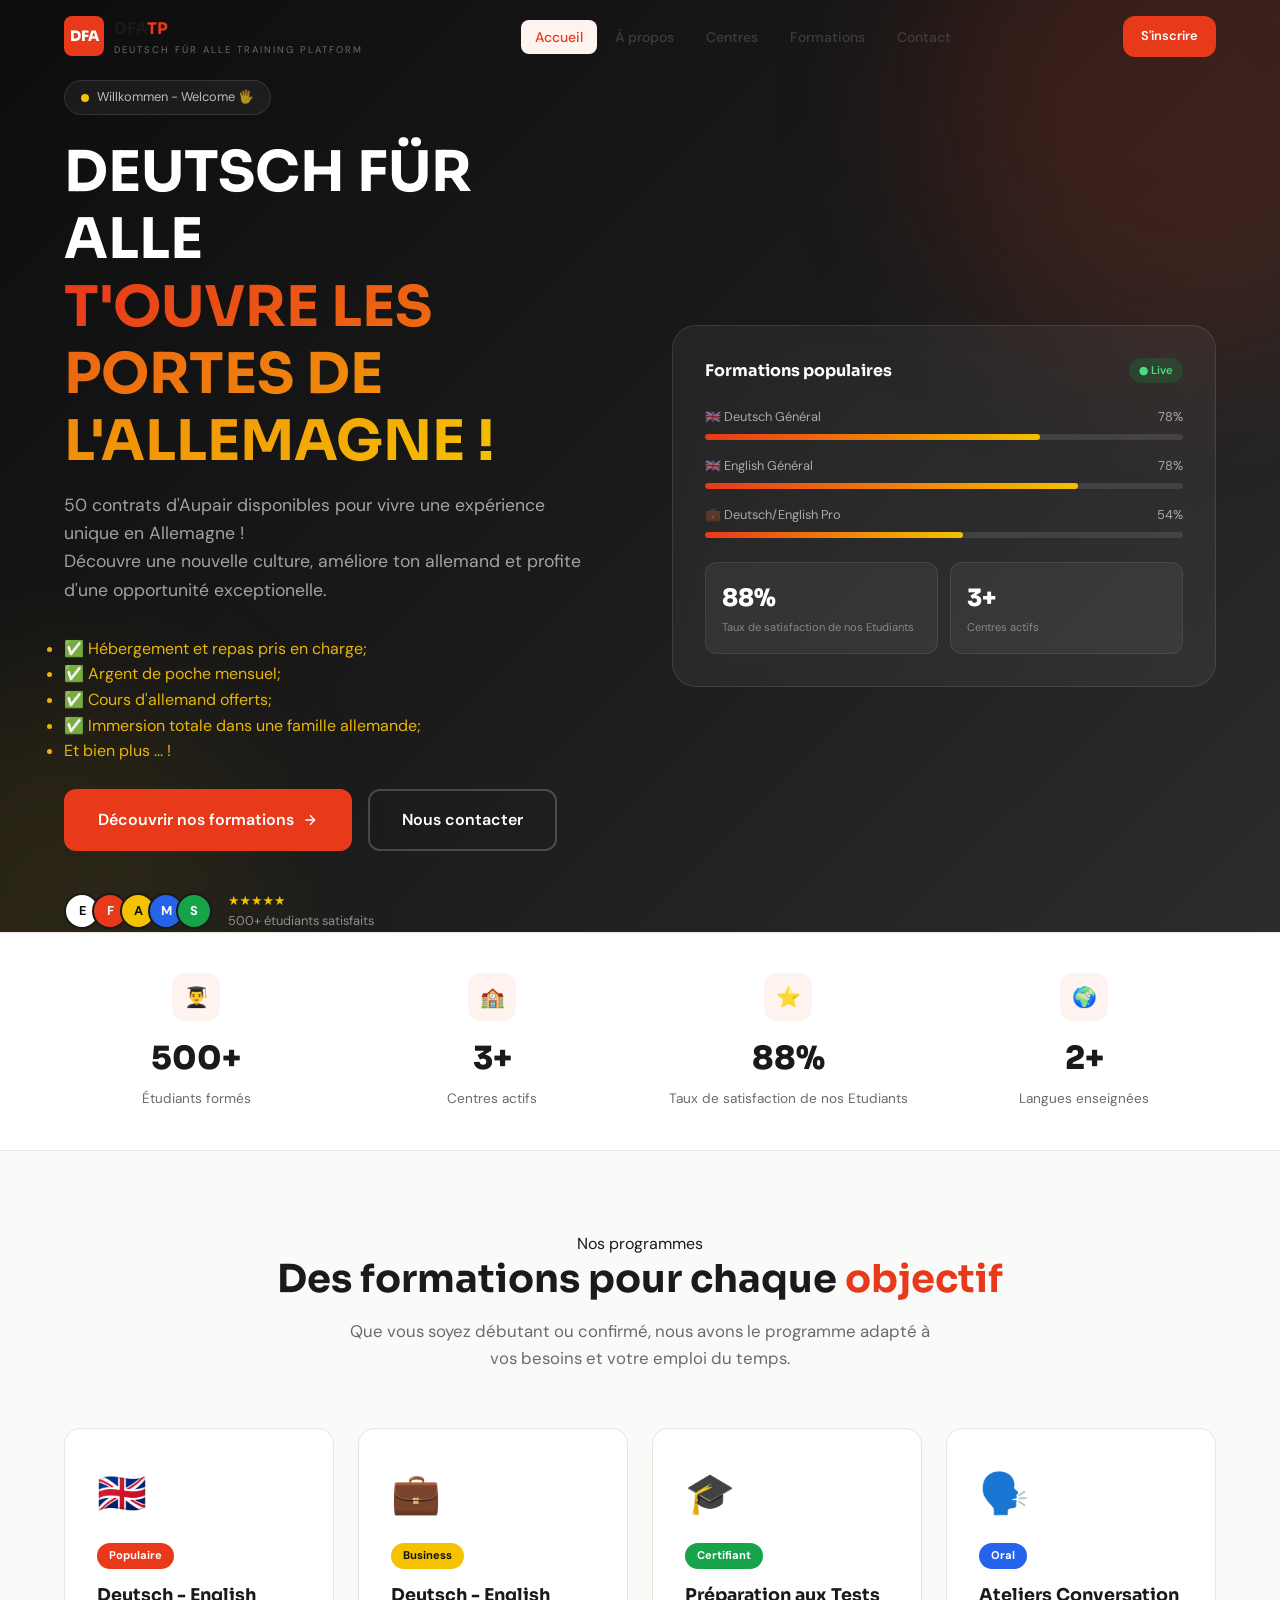
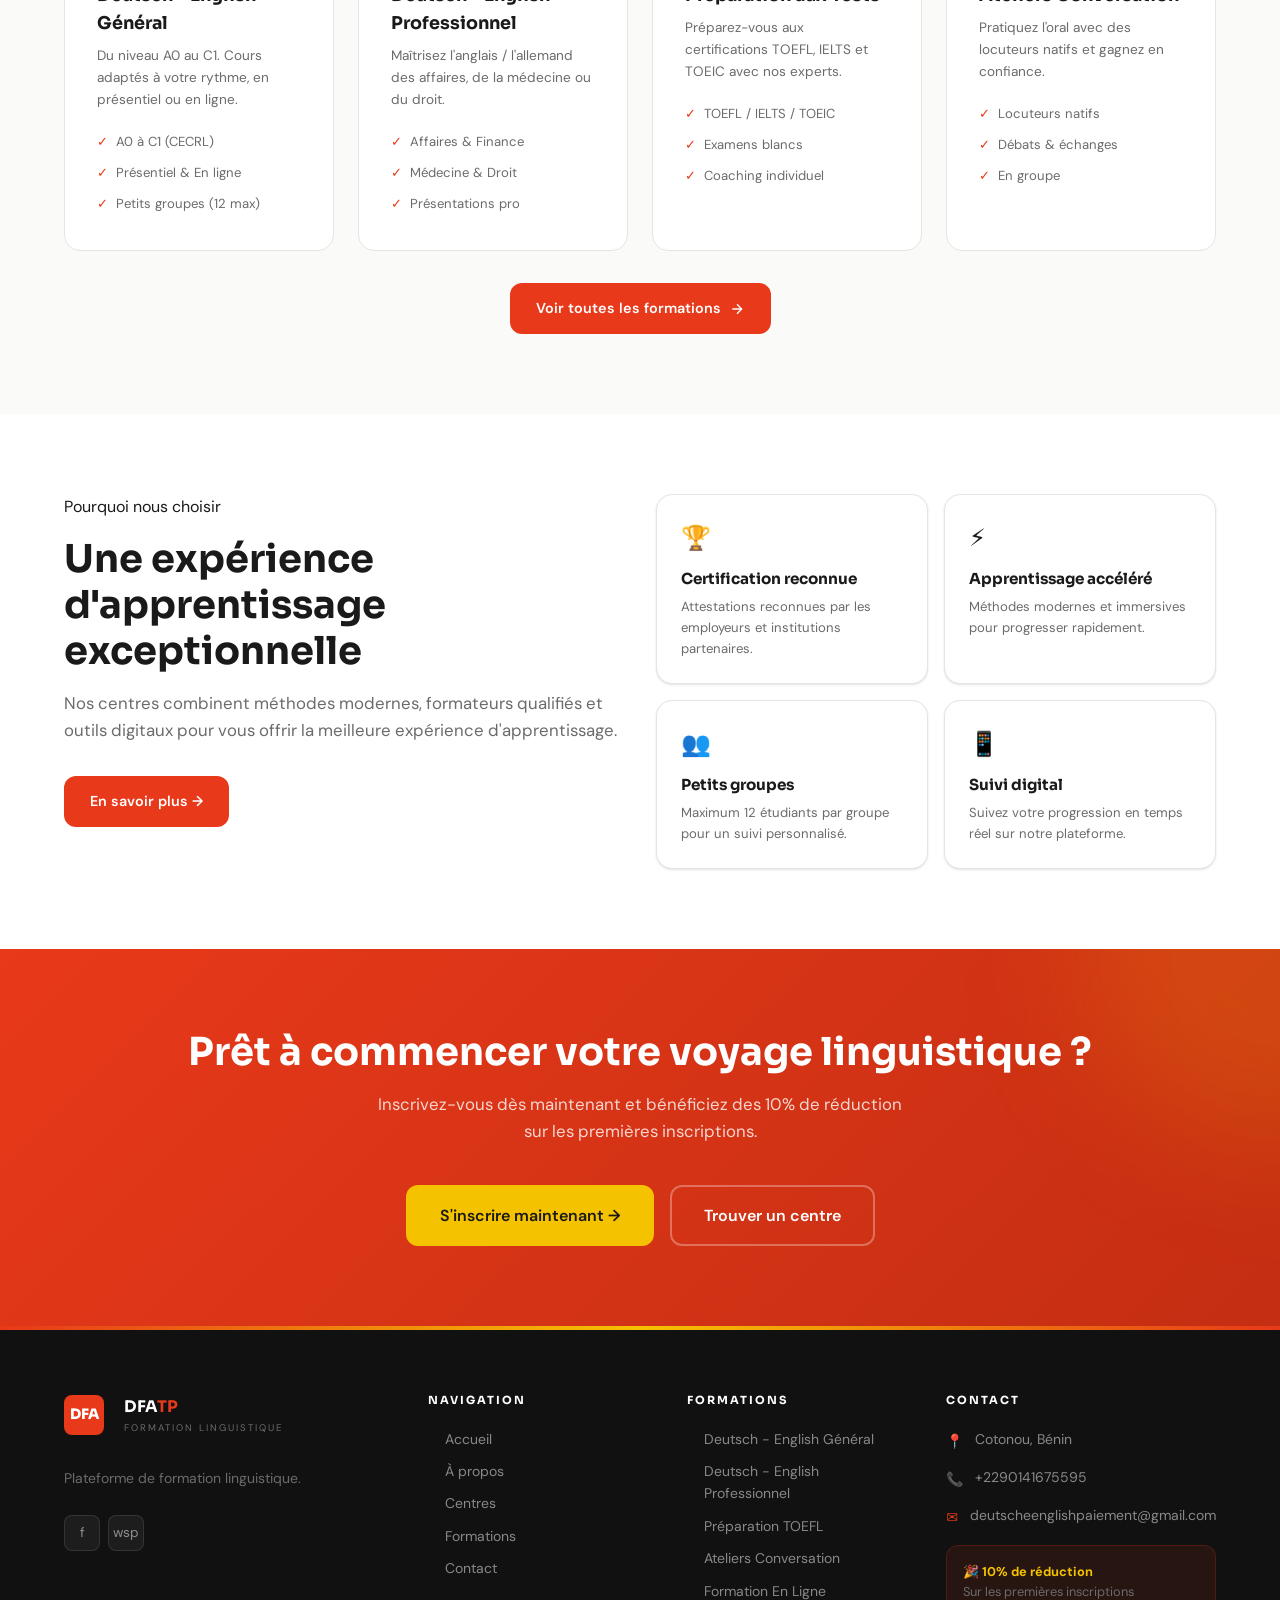
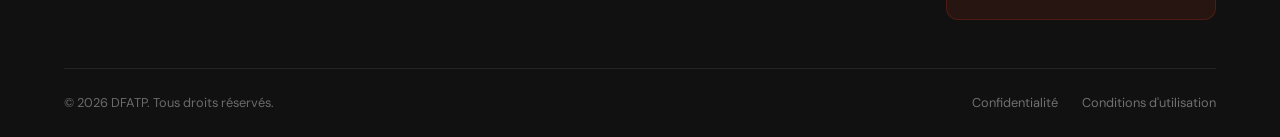
==== index.html @ b22eaa48 "Add files via upload" ====
<!DOCTYPE html>
<html lang="fr">
<head>
  <meta charset="UTF-8" />
  <meta name="viewport" content="width=device-width, initial-scale=1.0" />
  <title>DFATP — Plateforme Formation linguistique</title>
  <meta name="description" content="Plateforme centralisée de gestion des centres de formation linguistique. Inscriptions, paiements, suivi académique." />
  <link rel="preconnect" href="https://fonts.googleapis.com" />
  <link rel="preconnect" href="https://fonts.gstatic.com" crossorigin />
  <link href="https://fonts.googleapis.com/css2?family=Sora:wght@300;400;500;600;700;800&family=DM+Sans:wght@300;400;500;600&display=swap" rel="stylesheet" />
  <link rel="stylesheet" href="style.css" />
</head>
<body>

<!-- ═══ NAVBAR ══════════════════════════════════════════════ -->
<nav class="navbar" id="navbar">
  <div class="container">
    <div class="navbar-inner">
      <a href="index.html" class="navbar-logo">
        <div class="navbar-logo-icon">DFA</div>
        <div>
          <div class="navbar-logo-text">DFA<span>TP</span></div>
          <div class="navbar-logo-sub">Deutsch Für Alle Training Platform</div>
        </div>
      </a>

      <ul class="navbar-links">
        <li><a href="index.html" class="active">Accueil</a></li>
        <li><a href="about.html">À propos</a></li>
        <li><a href="centres.html">Centres</a></li>
        <li><a href="formations.html">Formations</a></li>
        <li><a href="contact.html">Contact</a></li>
      </ul>

      <div class="navbar-actions">
        <a href="contact.html" class="btn btn-primary btn-sm">S'inscrire</a>
      </div>

      <button class="navbar-burger" id="burger" aria-label="Menu">
        <svg width="20" height="20" viewBox="0 0 20 20" fill="currentColor">
          <rect y="3"  width="20" height="2" rx="1"/>
          <rect y="9"  width="20" height="2" rx="1"/>
          <rect y="15" width="20" height="2" rx="1"/>
        </svg>
      </button>
    </div>
  </div>
</nav>

<!-- Menu mobile -->
<div class="mobile-menu" id="mobileMenu">
  <ul>
    <li><a href="index.html">Accueil</a></li>
    <li><a href="about.html">À propos</a></li>
    <li><a href="centres.html">Centres</a></li>
    <li><a href="formations.html">Formations</a></li>
    <li><a href="contact.html">Contact</a></li>
  </ul>
  <div class="mobile-menu-actions">
    <a href="contact.html" class="btn btn-primary btn-full">S'inscrire</a>
  </div>
</div>

<!-- ═══ HERO ═════════════════════════════════════════════════ -->
<section class="hero">
  <div class="hero-glow-1"></div>
  <div class="hero-glow-2"></div>
  <div class="hero-grid"></div>
  <div class="container" style="width:100%">
    <div class="hero-content">
      <div class="animate-fade-up">
        <div class="hero-badge">
          <span></span>
         Willkommen -  Welcome 🖐️
        </div>
        <h1>DEUTSCH FÜR ALLE<br><span class="highlight">T'OUVRE LES PORTES DE L'ALLEMAGNE !</span></h1>
        <p class="hero-desc">50 contrats d'Aupair disponibles pour vivre une expérience unique en Allemagne ! <br>Découvre une nouvelle culture, améliore ton allemand et profite d'une opportunité exceptionelle. 
          <br> 
          <ul style="color: rgba(241, 187, 8, 0.966);">
            <li>✅ Hébergement et repas pris en charge;</li>
            <li>✅ Argent de poche mensuel;</li>
            <li>✅ Cours d'allemand offerts;</li>
            <li>✅ Immersion totale dans une famille allemande;</li>
            <li>Et bien plus ... !</li>
          </ul> <br>
        </p>
        <div class="hero-actions">
          <a href="formations.html" class="btn btn-primary btn-lg">
            Découvrir nos formations
            <svg width="16" height="16" viewBox="0 0 24 24" fill="none" stroke="currentColor" stroke-width="2"><path d="M5 12h14M12 5l7 7-7 7"/></svg>
          </a>
          <a href="contact.html" class="btn btn-lg" style="border:2px solid rgba(255,255,255,0.2);color:white">
            Nous contacter
          </a>
        </div>
        <div class="hero-social-proof">
          <div class="hero-avatars">
            <span style="background:white;color:#111">E</span>
            <span style="background:#E8391A">F</span>
            <span style="background:#F5C200;color:#111">A</span>
            <span style="background:#2563EB">M</span>
            <span style="background:#16A34A">S</span>
          </div>
          <div>
            <div style="color:#F5C200;font-size:0.8rem">★★★★★</div>
            <p class="hero-proof-text">500+ étudiants satisfaits</p>
          </div>
        </div>
      </div>

      <div class="hero-card animate-fade-up delay-2">
        <div class="hero-card-header">
          <span class="hero-card-title">Formations populaires</span>
          <span style="background:rgba(22,163,74,0.2);color:#4ADE80;font-size:0.7rem;padding:0.2rem 0.6rem;border-radius:20px;font-weight:600">● Live</span>
        </div>
        <div class="hero-bar-item">
          <div class="hero-bar-label"><span>🇬🇧 Deutsch Général</span><span>78%</span></div>
          <div class="hero-bar-track"><div class="hero-bar-fill" style="width:70%"></div></div>
        </div>
         <div class="hero-bar-item">
          <div class="hero-bar-label"><span>🇬🇧 English Général</span><span>78%</span></div>
          <div class="hero-bar-track"><div class="hero-bar-fill" style="width:78%"></div></div>
        </div>
        <div class="hero-bar-item">
          <div class="hero-bar-label"><span>💼 Deutsch/English Pro</span><span>54%</span></div>
          <div class="hero-bar-track"><div class="hero-bar-fill" style="width:54%"></div></div>
        </div>

        <div class="hero-mini-cards">
          <div class="hero-mini-card">
            <div class="hero-mini-val">88%</div>
            <div class="hero-mini-label">Taux de satisfaction de nos Etudiants</div>
          </div>
          <div class="hero-mini-card">
            <div class="hero-mini-val">3+</div>
            <div class="hero-mini-label">Centres actifs</div>
          </div>
        </div>
      </div>
    </div>
  </div>
</section>

<!-- ═══ STATS ═════════════════════════════════════════════════ -->
<section class="stats-bar">
  <div class="container">
    <div class="stats-grid">
      <div class="text-center animate-fade-up">
        <div class="stat-icon">👨‍🎓</div>
        <div class="stat-value">500+</div>
        <div class="stat-label">Étudiants formés</div>
      </div>
      <div class="text-center animate-fade-up delay-1">
        <div class="stat-icon">🏫</div>
        <div class="stat-value">3+</div>
        <div class="stat-label">Centres actifs</div>
      </div>
      <div class="text-center animate-fade-up delay-2">
        <div class="stat-icon">⭐</div>
        <div class="stat-value">88%</div>
        <div class="stat-label">Taux de satisfaction de nos Etudiants</div>
      </div>
      <div class="text-center animate-fade-up delay-3">
        <div class="stat-icon">🌍</div>
        <div class="stat-value">2+</div>
        <div class="stat-label">Langues enseignées</div>
      </div>
    </div>
  </div>
</section>

<!-- ═══ FORMATIONS ════════════════════════════════════════════ -->
<section class="section bg-surface">
  <div class="container">
    <div class="section-header">
      <span class="badge badge-primary">Nos programmes</span>
      <h2>Des formations pour chaque <span class="accent">objectif</span></h2>
      <p>Que vous soyez débutant ou confirmé, nous avons le programme adapté à vos besoins et votre emploi du temps.</p>
    </div>
    <div class="grid-4">
      <div class="formation-card">
        <div class="formation-card-top">
          <div class="formation-emoji">🇬🇧</div>
          <span class="formation-badge" style="background:#E8391A">Populaire</span>
          <div class="formation-title">Deutsch - English Général</div>
          <div class="formation-desc">Du niveau A0 au C1. Cours adaptés à votre rythme, en présentiel ou en ligne.</div>
          <ul class="formation-features">
            <li>A0 à C1 (CECRL)</li>
            <li>Présentiel & En ligne</li>
            <li>Petits groupes (12 max)</li>
          </ul>
        </div>
      </div>
      <div class="formation-card">
        <div class="formation-card-top">
          <div class="formation-emoji">💼</div>
          <span class="formation-badge" style="background:#F5C200;color:#111">Business</span>
          <div class="formation-title">Deutsch - English Professionnel</div>
          <div class="formation-desc">Maîtrisez l'anglais / l'allemand des affaires, de la médecine ou du droit.</div>
          <ul class="formation-features">
            <li>Affaires & Finance</li>
            <li>Médecine & Droit</li>
            <li>Présentations pro</li>
          </ul>
        </div>
      </div>
      <div class="formation-card">
        <div class="formation-card-top">
          <div class="formation-emoji">🎓</div>
          <span class="formation-badge" style="background:#16A34A">Certifiant</span>
          <div class="formation-title">Préparation aux Tests</div>
          <div class="formation-desc">Préparez-vous aux certifications TOEFL, IELTS et TOEIC avec nos experts.</div>
          <ul class="formation-features">
            <li>TOEFL / IELTS / TOEIC</li>
            <li>Examens blancs</li>
            <li>Coaching individuel</li>
          </ul>
        </div>
      </div>
      <div class="formation-card">
        <div class="formation-card-top">
          <div class="formation-emoji">🗣️</div>
          <span class="formation-badge" style="background:#2563EB">Oral</span>
          <div class="formation-title">Ateliers Conversation</div>
          <div class="formation-desc">Pratiquez l'oral avec des locuteurs natifs et gagnez en confiance.</div>
          <ul class="formation-features">
            <li>Locuteurs natifs</li>
            <li>Débats & échanges</li>
            <li>En groupe</li>
          </ul>
        </div>
      </div>
    </div>
    <div class="text-center mt-4">
      <a href="formations.html" class="btn btn-primary">
        Voir toutes les formations
        <svg width="16" height="16" viewBox="0 0 24 24" fill="none" stroke="currentColor" stroke-width="2"><path d="M5 12h14M12 5l7 7-7 7"/></svg>
      </a>
    </div>
  </div>
</section>

<!-- ═══ AVANTAGES ════════════════════════════════════════════ -->
<section class="section bg-white">
  <div class="container">
    <div class="grid-2 gap-lg align-center">
      <div>
        <span class="badge badge-gold">Pourquoi nous choisir</span>
        <h2 style="margin:1rem 0">Une expérience d'apprentissage <span class="accent">exceptionnelle</span></h2>
        <p style="font-size:1.05rem;margin-bottom:2rem">Nos centres combinent méthodes modernes, formateurs qualifiés et outils digitaux pour vous offrir la meilleure expérience d'apprentissage.</p>
        <a href="about.html" class="btn btn-primary">En savoir plus →</a>
      </div>
      <div class="grid-2" style="gap:1rem">
        <div class="card card-body" style="border-radius:16px">
          <div style="font-size:1.5rem;margin-bottom:0.75rem">🏆</div>
          <h4 style="font-family:var(--font-display);font-size:0.95rem;margin-bottom:0.5rem">Certification reconnue</h4>
          <p style="font-size:0.82rem">Attestations reconnues par les employeurs et institutions partenaires.</p>
        </div>
        <div class="card card-body" style="border-radius:16px">
          <div style="font-size:1.5rem;margin-bottom:0.75rem">⚡</div>
          <h4 style="font-family:var(--font-display);font-size:0.95rem;margin-bottom:0.5rem">Apprentissage accéléré</h4>
          <p style="font-size:0.82rem">Méthodes modernes et immersives pour progresser rapidement.</p>
        </div>
        <div class="card card-body" style="border-radius:16px">
          <div style="font-size:1.5rem;margin-bottom:0.75rem">👥</div>
          <h4 style="font-family:var(--font-display);font-size:0.95rem;margin-bottom:0.5rem">Petits groupes</h4>
          <p style="font-size:0.82rem">Maximum 12 étudiants par groupe pour un suivi personnalisé.</p>
        </div>
        <div class="card card-body" style="border-radius:16px">
          <div style="font-size:1.5rem;margin-bottom:0.75rem">📱</div>
          <h4 style="font-family:var(--font-display);font-size:0.95rem;margin-bottom:0.5rem">Suivi digital</h4>
          <p style="font-size:0.82rem">Suivez votre progression en temps réel sur notre plateforme.</p>
        </div>
      </div>
    </div>
  </div>
</section>

<!-- ═══ CTA ═══════════════════════════════════════════════════ -->
<section class="cta-section">
  <div class="container" style="position:relative">
    <h2>Prêt à commencer votre voyage linguistique ?</h2>
    <p>Inscrivez-vous dès maintenant et bénéficiez des 10% de réduction sur les premières inscriptions.</p>
    <div class="cta-actions">
      <a href="contact.html" class="btn btn-gold btn-lg">
        S'inscrire maintenant →
      </a>
      <a href="centres.html" class="btn btn-lg" style="border:2px solid rgba(255,255,255,0.3);color:white">
        Trouver un centre
      </a>
    </div>
  </div>
</section>

<!-- ═══ FOOTER ════════════════════════════════════════════════ -->
<footer class="footer">
  <div class="footer-top-accent"></div>
  <div class="container">
    <div class="footer-grid">
      <div class="footer-brand">
        <a href="index.html" class="navbar-logo" style="margin-bottom:1rem;display:inline-flex">
          <div class="navbar-logo-icon">DFA</div>
          <div style="margin-left:0.625rem">
            <div class="navbar-logo-text" style="color:white">DFA<span>TP</span></div>
            <div class="navbar-logo-sub">Formation linguistique</div>
          </div>
        </a>
        <p>Plateforme de formation linguistique.</p>
        <div class="footer-socials">
          <a href="#" class="footer-social">f</a>
          <a href="https://wa.me/2290141675595" class="footer-social">wsp</a>
        </div>
      </div>
      <div class="footer-col">
        <h4>Navigation</h4>
        <ul class="footer-links">
          <li><a href="index.html">Accueil</a></li>
          <li><a href="about.html">À propos</a></li>
          <li><a href="centres.html">Centres</a></li>
          <li><a href="formations.html">Formations</a></li>
          <li><a href="contact.html">Contact</a></li>
        </ul>
      </div>
      <div class="footer-col">
        <h4>Formations</h4>
        <ul class="footer-links">
          <li><a href="formations.html">Deutsch - English Général</a></li>
          <li><a href="formations.html">Deutsch - English Professionnel</a></li>
          <li><a href="formations.html">Préparation TOEFL</a></li>
          <li><a href="formations.html">Ateliers Conversation</a></li>
          <li><a href="formations.html">Formation En Ligne</a></li>
        </ul>
      </div>
      <div class="footer-col">
        <h4>Contact</h4>
        <div class="footer-contact-item">
          <span class="footer-contact-icon">📍</span>
          <span>Cotonou, Bénin</span>
        </div>
        <div class="footer-contact-item">
          <span class="footer-contact-icon">📞</span>
          <a href="tel:+2290141675595" style="color:rgba(255,255,255,0.5)">+2290141675595</a>
        </div>
        <div class="footer-contact-item">
          <span class="footer-contact-icon">✉️</span>
          <a href="mailto:deutscheenglishpaiement@gmail.com" style="color:rgba(255,255,255,0.5)">deutscheenglishpaiement@gmail.com</a>
        </div>
        <div class="footer-promo">
          <p>🎉 <strong>10% de réduction</strong><br>Sur les premières inscriptions</p>
        </div>
      </div>
    </div>
    <div class="footer-bottom">
      <p>© 2026 DFATP. Tous droits réservés.</p>
      <div class="footer-bottom-links">
        <a href="about.html">Confidentialité</a>
        <a href="about.html">Conditions d'utilisation</a>
      </div>
    </div>
  </div>
</footer>

<script>
  // Navbar scroll
  const navbar = document.getElementById('navbar')
  window.addEventListener('scroll', () => navbar.classList.toggle('scrolled', window.scrollY > 20))

  // Menu mobile
  const burger     = document.getElementById('burger')
  const mobileMenu = document.getElementById('mobileMenu')
  burger.addEventListener('click', () => mobileMenu.classList.toggle('open'))
  document.addEventListener('click', (e) => { if (!burger.contains(e.target) && !mobileMenu.contains(e.target)) mobileMenu.classList.remove('open') })
</script>
</body>
</html>
---- style.css ----
/* ============================================================
   EFAMS — Feuille de style globale
   Charte : Rouge-orange #E8391A | Jaune doré #F5C200 | Noir #1A1A1A
   ============================================================ */

/* ─── Reset & Variables ─────────────────────────────────────── */
*, *::before, *::after { box-sizing: border-box; margin: 0; padding: 0; }

:root {
  --primary:       #E8391A;
  --primary-dark:  #C42E12;
  --primary-light: #FFF3F0;
  --secondary:     #F5C200;
  --secondary-dark:#D4A800;
  --dark:          #1A1A1A;
  --dark-100:      #2C2C2C;
  --dark-200:      #3D3D3D;
  --muted:         #6B6B6B;
  --border:        #E8E5E0;
  --surface:       #FAFAF8;
  --white:         #FFFFFF;

  --success:  #16A34A;
  --warning:  #D97706;
  --danger:   #DC2626;
  --info:     #2563EB;

  --radius-sm:  8px;
  --radius-md:  12px;
  --radius-lg:  16px;
  --radius-xl:  24px;

  --shadow-sm: 0 1px 3px rgba(0,0,0,0.07), 0 1px 2px rgba(0,0,0,0.05);
  --shadow-md: 0 4px 12px rgba(0,0,0,0.10);
  --shadow-lg: 0 8px 32px rgba(0,0,0,0.12);

  --font-display: 'Sora', system-ui, sans-serif;
  --font-body:    'DM Sans', system-ui, sans-serif;

  --transition: all 0.2s ease;
}

html { scroll-behavior: smooth; }

body {
  font-family: var(--font-body);
  background:  var(--surface);
  color:       var(--dark);
  line-height: 1.6;
  -webkit-font-smoothing: antialiased;
}

::selection { background: var(--secondary); color: var(--dark); }

::-webkit-scrollbar { width: 6px; }
::-webkit-scrollbar-track { background: #f1f0ee; }
::-webkit-scrollbar-thumb { background: var(--primary); border-radius: 3px; }

/* ─── Typographie ────────────────────────────────────────────── */
h1, h2, h3, h4, h5, h6 { font-family: var(--font-display); font-weight: 700; line-height: 1.2; }
h1 { font-size: clamp(2rem,   5vw, 3.5rem); }
h2 { font-size: clamp(1.5rem, 3vw, 2.5rem); }
h3 { font-size: clamp(1.2rem, 2vw, 1.5rem); }
p  { color: var(--muted); }
a  { color: inherit; text-decoration: none; }
img { max-width: 100%; display: block; }

/* ─── Layout ─────────────────────────────────────────────────── */
.container { max-width: 1200px; margin: 0 auto; padding: 0 1.5rem; }
.container-wide { max-width: 1400px; margin: 0 auto; padding: 0 1.5rem; }
.section { padding: 5rem 0; }

.grid-2 { display: grid; grid-template-columns: 1fr 1fr; gap: 2rem; }
.grid-3 { display: grid; grid-template-columns: repeat(3, 1fr); gap: 2rem; }
.grid-4 { display: grid; grid-template-columns: repeat(4, 1fr); gap: 1.5rem; }

@media (max-width: 768px) {
  .grid-2, .grid-3, .grid-4 { grid-template-columns: 1fr; }
  .section { padding: 3rem 0; }
}
@media (max-width: 1024px) {
  .grid-3 { grid-template-columns: 1fr 1fr; }
  .grid-4 { grid-template-columns: 1fr 1fr; }
}

/* ─── Boutons ────────────────────────────────────────────────── */
.btn {
  display:         inline-flex;
  align-items:     center;
  gap:             0.5rem;
  padding:         0.75rem 1.5rem;
  border-radius:   var(--radius-md);
  font-family:     var(--font-body);
  font-size:       0.9rem;
  font-weight:     600;
  cursor:          pointer;
  border:          2px solid transparent;
  transition:      var(--transition);
  text-decoration: none;
  white-space:     nowrap;
}
.btn:disabled { opacity: 0.6; cursor: not-allowed; }

.btn-primary { background: var(--primary); color: white; }
.btn-primary:hover:not(:disabled) { background: var(--primary-dark); transform: translateY(-2px); box-shadow: 0 6px 20px rgba(232,57,26,0.35); }

.btn-secondary { background: transparent; color: var(--primary); border-color: var(--primary); }
.btn-secondary:hover:not(:disabled) { background: var(--primary); color: white; transform: translateY(-2px); }

.btn-gold { background: var(--secondary); color: var(--dark); }
.btn-gold:hover:not(:disabled) { background: var(--secondary-dark); transform: translateY(-2px); box-shadow: 0 6px 20px rgba(245,194,0,0.35); }

.btn-dark { background: var(--dark); color: white; }
.btn-dark:hover:not(:disabled) { background: var(--dark-100); transform: translateY(-2px); }

.btn-ghost { background: transparent; color: var(--muted); border-color: var(--border); }
.btn-ghost:hover:not(:disabled) { background: var(--border); color: var(--dark); }

.btn-sm { padding: 0.5rem 1rem; font-size: 0.8rem; }
.btn-lg { padding: 1rem 2rem; font-size: 1rem; }
.btn-full { width: 100%; justify-content: center; }

.btn-loading { position: relative; color: transparent !important; }
.btn-loading::after {
  content: '';
  position: absolute;
  width: 16px; height: 16px;
  border: 2px solid rgba(255,255,255,0.3);
  border-top-color: white;
  border-radius: 50%;
  animation: spin 0.8s linear infinite;
}

/* ─── Cards ──────────────────────────────────────────────────── */
.card {
  background:    white;
  border-radius: var(--radius-lg);
  border:        1px solid var(--border);
  box-shadow:    var(--shadow-sm);
  transition:    var(--transition);
  overflow:      hidden;
}
.card:hover { box-shadow: var(--shadow-md); transform: translateY(-4px); }
.card-body { padding: 1.5rem; }
.card-header { padding: 1.25rem 1.5rem; border-bottom: 1px solid var(--border); }
.card-footer { padding: 1.25rem 1.5rem; border-top: 1px solid var(--border); background: var(--surface); }


/* ─── Formulaires ────────────────────────────────────────────── */
.form-group { margin-bottom: 1.25rem; }
.form-label {
  display:       block;
  font-size:     0.75rem;
  font-weight:   700;
  color:         var(--dark-200);
  text-transform:uppercase;
  letter-spacing:1px;
  margin-bottom: 0.4rem;
}
.form-label .required { color: var(--danger); margin-left: 2px; }

.form-control {
  width:         100%;
  padding:       0.75rem 1rem;
  border:        1.5px solid var(--border);
  border-radius: var(--radius-md);
  font-family:   var(--font-body);
  font-size:     0.9rem;
  color:         var(--dark);
  background:    white;
  transition:    var(--transition);
  outline:       none;
}
.form-control:focus { border-color: var(--primary); box-shadow: 0 0 0 3px rgba(232,57,26,0.12); }
.form-control::placeholder { color: #BBBDB8; }
.form-control:disabled { background: var(--surface); cursor: not-allowed; opacity: 0.7; }

select.form-control { cursor: pointer; appearance: none; background-image: url("data:image/svg+xml,%3Csvg xmlns='http://www.w3.org/2000/svg' width='12' height='8' viewBox='0 0 12 8'%3E%3Cpath d='M1 1l5 5 5-5' stroke='%236B6B6B' stroke-width='1.5' fill='none' stroke-linecap='round'/%3E%3C/svg%3E"); background-repeat: no-repeat; background-position: right 12px center; padding-right: 2.5rem; }

textarea.form-control { resize: vertical; min-height: 100px; }

.form-error { color: var(--danger); font-size: 0.8rem; margin-top: 0.3rem; display: none; }
.form-control.is-invalid { border-color: var(--danger); }
.form-control.is-invalid + .form-error { display: block; }

.form-grid { display: grid; grid-template-columns: 1fr 1fr; gap: 1rem; }
@media (max-width: 640px) { .form-grid { grid-template-columns: 1fr; gap: 2rem; padding: 0 1rem; } }

/* ─── Navbar ─────────────────────────────────────────────────── */
.navbar {
  position:   fixed;
  top: 0; left: 0; right: 0;
  z-index:    1000;
  padding:    1rem 0;
  transition: var(--transition);
}
.navbar.scrolled {
  background:  rgba(255,255,255,0.95);
  backdrop-filter: blur(12px);
  box-shadow:  var(--shadow-sm);
  border-bottom: 1px solid var(--border);
}
.navbar-inner { display: flex; align-items: center; justify-content: space-between; }
.navbar-logo { display: flex; align-items: center; gap: 0.625rem; }
.navbar-logo-icon { width: 40px; height: 40px; background: var(--primary); border-radius: var(--radius-sm); display: flex; align-items: center; justify-content: center; color: white; font-family: var(--font-display); font-weight: 800; font-size: 0.9rem; }
.navbar-logo-text { font-family: var(--font-display); font-weight: 700; font-size: 1rem; color: var(--dark); }
.navbar-logo-text span { color: var(--primary); }
.navbar-logo-sub { font-size: 0.6rem; color: var(--muted); letter-spacing: 2px; text-transform: uppercase; }

.navbar-links { display: flex; align-items: center; gap: 0.25rem; list-style: none; }
.navbar-links a { padding: 0.5rem 0.875rem; border-radius: var(--radius-sm); font-size: 0.875rem; font-weight: 500; color: var(--dark-200); transition: var(--transition); }
.navbar-links a:hover, .navbar-links a.active { background: var(--primary-light); color: var(--primary); }

.navbar-actions { display: flex; align-items: center; gap: 0.75rem; }
.navbar-burger { display: none; background: none; border: 1.5px solid var(--border); border-radius: var(--radius-sm); padding: 0.5rem; cursor: pointer; color: var(--dark); }

/* Mobile nav */
.mobile-menu { display: none; position: fixed; top: 70px; left: 0; right: 0; background: white; border-bottom: 1px solid var(--border); padding: 1rem; box-shadow: var(--shadow-md); z-index: 999; }
.mobile-menu.open { display: block; }
.mobile-menu ul { list-style: none; }
.mobile-menu ul li a { display: block; padding: 0.75rem 1rem; border-radius: var(--radius-sm); font-weight: 500; color: var(--dark); transition: var(--transition); }
.mobile-menu ul li a:hover { background: var(--primary-light); color: var(--primary); }
.mobile-menu-actions { display: flex; flex-direction: column; gap: 0.5rem; margin-top: 1rem; }

@media (max-width: 768px) { .navbar-links, .navbar-actions { display: none; } .navbar-burger { display: flex; align-items: center; } }

/* ─── Hero ───────────────────────────────────────────────────── */
.hero {
  min-height: 100vh;
  display: flex;
  align-items: center;
  padding-top: 5rem;
  background: linear-gradient(135deg, #0D0D0D 0%, #1A1A1A 50%, #2C2C2C 100%);
  position: relative;
  overflow: hidden;
}
.hero-glow-1 { position: absolute; top: -150px; right: -150px; width: 500px; height: 500px; background: rgba(232,57,26,0.15); border-radius: 50%; filter: blur(80px); pointer-events: none; }
.hero-glow-2 { position: absolute; bottom: -150px; left: -150px; width: 400px; height: 400px; background: rgba(245,194,0,0.08); border-radius: 50%; filter: blur(80px); pointer-events: none; }
.hero-grid { position: absolute; inset: 0; opacity: 0.03; background-image: linear-gradient(rgba(255,255,255,.1) 1px, transparent 1px), linear-gradient(90deg, rgba(255,255,255,.1) 1px, transparent 1px); background-size: 60px 60px; pointer-events: none; }

.hero-content { display: grid; grid-template-columns: 1fr 1fr; gap: 4rem; align-items: center; }
.hero-badge { display: inline-flex; align-items: center; gap: 0.5rem; background: rgba(255,255,255,0.05); border: 1px solid rgba(255,255,255,0.1); padding: 0.4rem 1rem; border-radius: 20px; font-size: 0.8rem; color: rgba(255,255,255,0.7); margin-bottom: 1.5rem; }
.hero-badge span { width: 8px; height: 8px; background: var(--secondary); border-radius: 50%; animation: pulse 2s infinite; }
.hero h1 { color: white; margin-bottom: 1rem; }
.hero h1 .highlight { background: linear-gradient(135deg, var(--primary), var(--secondary)); -webkit-background-clip: text; -webkit-text-fill-color: transparent; background-clip: text; }
.hero-desc { font-size: 1.1rem; color: rgba(255,255,255,0.6); margin-bottom: 2rem; max-width: 520px; }
.hero-actions { display: flex; gap: 1rem; flex-wrap: wrap; margin-bottom: 2.5rem; }
.hero-social-proof { display: flex; align-items: center; gap: 1rem; }
.hero-avatars { display: flex; }
.hero-avatars span { width: 36px; height: 36px; border-radius: 50%; border: 2px solid var(--dark); display: flex; align-items: center; justify-content: center; font-weight: 700; font-size: 0.8rem; color: white; margin-left: -8px; }
.hero-avatars span:first-child { margin-left: 0; }
.hero-proof-text { font-size: 0.8rem; color: rgba(255,255,255,0.5); }

/* Hero card */
.hero-card { background: rgba(255,255,255,0.05); border: 1px solid rgba(255,255,255,0.1); border-radius: var(--radius-xl); padding: 2rem; backdrop-filter: blur(10px); }
.hero-card-header { display: flex; align-items: center; justify-content: space-between; margin-bottom: 1.5rem; }
.hero-card-title { font-family: var(--font-display); font-weight: 700; color: white; font-size: 1rem; }
.hero-bar-item { margin-bottom: 1rem; }
.hero-bar-label { display: flex; justify-content: space-between; font-size: 0.8rem; color: rgba(255,255,255,0.6); margin-bottom: 0.4rem; }
.hero-bar-track { height: 6px; background: rgba(255,255,255,0.1); border-radius: 3px; overflow: hidden; }
.hero-bar-fill { height: 100%; background: linear-gradient(90deg, var(--primary), var(--secondary)); border-radius: 3px; transition: width 1s ease; }
.hero-mini-cards { display: grid; grid-template-columns: 1fr 1fr; gap: 0.75rem; margin-top: 1.5rem; }
.hero-mini-card { background: rgba(255,255,255,0.05); border: 1px solid rgba(255,255,255,0.08); border-radius: var(--radius-md); padding: 1rem; }
.hero-mini-val { font-family: var(--font-display); font-size: 1.5rem; font-weight: 800; color: white; }
.hero-mini-label { font-size: 0.7rem; color: rgba(255,255,255,0.4); margin-top: 2px; }

@media (max-width: 1024px) { .hero-content { grid-template-columns: 1fr; } .hero-card { display: none; } }

/* ─── Stats ──────────────────────────────────────────────────── */
.stats-bar { background: white; border-top: 1px solid var(--border); border-bottom: 1px solid var(--border); padding: 2.5rem 0; }
.stats-grid { display: grid; grid-template-columns: repeat(4, 1fr); gap: 2rem; text-align: center; }
.stat-icon { width: 48px; height: 48px; background: var(--primary-light); border-radius: var(--radius-md); display: flex; align-items: center; justify-content: center; margin: 0 auto 0.75rem; color: var(--primary); font-size: 1.25rem; }
.stat-value { font-family: var(--font-display); font-size: 2rem; font-weight: 800; color: var(--dark); }
.stat-label { font-size: 0.85rem; color: var(--muted); margin-top: 0.25rem; }
@media (max-width: 768px) { .stats-grid { grid-template-columns: 1fr 1fr; } }

/* ─── Section Header ─────────────────────────────────────────── */
.section-header { text-align: center; margin-bottom: 3.5rem; }
.section-header .badge { margin-bottom: 1rem; }
.section-header h2 { color: var(--dark); margin-bottom: 1rem; }
.section-header p { max-width: 600px; margin: 0 auto; font-size: 1.05rem; }
.section-header .accent { color: var(--primary); }

/* ─── Formation Cards ────────────────────────────────────────── */
.formation-card { background: white; border-radius: var(--radius-lg); border: 1px solid var(--border); overflow: hidden; transition: var(--transition); }
.formation-card:hover { box-shadow: var(--shadow-md); transform: translateY(-4px); }
.formation-card-top { padding: 2rem; }
.formation-emoji { font-size: 2.5rem; margin-bottom: 1rem; }
.formation-badge { display: inline-block; padding: 0.25rem 0.75rem; border-radius: 20px; font-size: 0.7rem; font-weight: 700; color: white; margin-bottom: 0.75rem; }
.formation-title { font-family: var(--font-display); font-size: 1.1rem; font-weight: 700; color: var(--dark); margin-bottom: 0.5rem; }
.formation-desc { font-size: 0.85rem; color: var(--muted); line-height: 1.6; margin-bottom: 1rem; }
.formation-features { list-style: none; }
.formation-features li { display: flex; align-items: center; gap: 0.5rem; font-size: 0.82rem; color: var(--muted); padding: 0.3rem 0; }
.formation-features li::before { content: '✓'; color: var(--primary); font-weight: 700; flex-shrink: 0; }

/* ─── Page Header ────────────────────────────────────────────── */
.page-header {
  background: linear-gradient(135deg, #0D0D0D, #1A1A1A);
  padding: 7rem 0 4rem;
  text-align: center;
  position: relative;
  overflow: hidden;
}
.page-header::before { content: ''; position: absolute; inset: 0; opacity: 0.04; background-image: radial-gradient(circle, #E8391A 1px, transparent 1px); background-size: 40px 40px; pointer-events: none; }
.page-header h1 { color: white; margin-bottom: 1rem; }
.page-header p { color: rgba(255,255,255,0.6); max-width: 600px; margin: 0 auto; font-size: 1.05rem; }
.page-header .badge { background: rgba(255,255,255,0.05); color: white; border-color: rgba(255,255,255,0.1); margin-bottom: 1rem; }

/* ─── Footer ─────────────────────────────────────────────────── */
.footer { background: #111111; color: rgba(255,255,255,0.5); }
.footer-top-accent { height: 4px; background: linear-gradient(90deg, var(--primary), var(--secondary), var(--primary)); }
.footer-grid { display: grid; grid-template-columns: 1.5fr 1fr 1fr 1fr; gap: 3rem; padding: 4rem 0 3rem; }
.footer-brand p { font-size: 0.875rem; line-height: 1.7; margin: 1rem 0 1.5rem; }
.footer-socials { display: flex; gap: 0.5rem; }
.footer-social { width: 36px; height: 36px; background: rgba(255,255,255,0.05); border: 1px solid rgba(255,255,255,0.1); border-radius: var(--radius-sm); display: flex; align-items: center; justify-content: center; color: rgba(255,255,255,0.5); font-size: 0.85rem; transition: var(--transition); }
.footer-social:hover { background: var(--primary); border-color: var(--primary); color: white; }
.footer-col h4 { font-size: 0.7rem; font-weight: 700; color: white; text-transform: uppercase; letter-spacing: 2px; margin-bottom: 1.25rem; }
.footer-links { list-style: none; }
.footer-links li { margin-bottom: 0.625rem; }
.footer-links a { font-size: 0.875rem; color: rgba(255,255,255,0.5); transition: var(--transition); display: flex; align-items: center; gap: 0.5rem; }
.footer-links a:hover { color: var(--primary); }
.footer-links a::before { content: '→'; opacity: 0; transition: var(--transition); font-size: 0.75rem; }
.footer-links a:hover::before { opacity: 1; }
.footer-contact-item { display: flex; align-items: flex-start; gap: 0.75rem; margin-bottom: 0.875rem; font-size: 0.875rem; }
.footer-contact-icon { color: var(--primary); flex-shrink: 0; margin-top: 2px; }
.footer-promo { background: rgba(232,57,26,0.1); border: 1px solid rgba(232,57,26,0.2); border-radius: var(--radius-md); padding: 1rem; margin-top: 1rem; }
.footer-promo p { font-size: 0.8rem; margin: 0; }
.footer-promo strong { color: var(--secondary); }
.footer-bottom { border-top: 1px solid rgba(255,255,255,0.08); padding: 1.5rem 0; display: flex; justify-content: space-between; align-items: center; }
.footer-bottom p { font-size: 0.8rem; margin: 0; }
.footer-bottom-links { display: flex; gap: 1.5rem; }
.footer-bottom-links a { font-size: 0.8rem; color: rgba(255,255,255,0.4); transition: var(--transition); }
.footer-bottom-links a:hover { color: rgba(255,255,255,0.7); }

@media (max-width: 1024px) { .footer-grid { grid-template-columns: 1fr 1fr; gap: 2rem; } }
@media (max-width: 640px) { .footer-grid { grid-template-columns: 1fr; } .footer-bottom { flex-direction: column; gap: 0.75rem; text-align: center; } }

/* ─── Animations ─────────────────────────────────────────────── */
@keyframes spin  { to { transform: rotate(360deg); } }
@keyframes pulse { 0%, 100% { opacity: 1; } 50% { opacity: 0.5; } }
@keyframes fadeUp { from { opacity: 0; transform: translateY(24px); } to { opacity: 1; transform: translateY(0); } }
@keyframes fadeIn { from { opacity: 0; } to { opacity: 1; } }

.animate-fade-up { animation: fadeUp 0.6s ease-out forwards; }
.animate-fade-in { animation: fadeIn 0.5s ease-out forwards; }
.delay-1 { animation-delay: 0.1s; }
.delay-2 { animation-delay: 0.2s; }
.delay-3 { animation-delay: 0.3s; }
.delay-4 { animation-delay: 0.4s; }

/* ─── Utilitaires ────────────────────────────────────────────── */
.text-center  { text-align: center; }
.text-primary { color: var(--primary); }
.text-muted   { color: var(--muted); }
.text-white   { color: white; }
.bg-dark      { background: var(--dark); }
.bg-surface   { background: var(--surface); }
.bg-white     { background: white; }
.mt-1 { margin-top: 0.5rem; }  .mt-2 { margin-top: 1rem; }  .mt-3 { margin-top: 1.5rem; }  .mt-4 { margin-top: 2rem; }
.mb-1 { margin-bottom: 0.5rem; } .mb-2 { margin-bottom: 1rem; } .mb-3 { margin-bottom: 1.5rem; } .mb-4 { margin-bottom: 2rem; }
.flex { display: flex; } .items-center { align-items: center; } .justify-between { justify-content: space-between; } .gap-1 { gap: 0.5rem; } .gap-2 { gap: 1rem; }
.hidden { display: none !important; }
.sr-only { position: absolute; width: 1px; height: 1px; overflow: hidden; clip: rect(0,0,0,0); }

/* ─── Alerts ─────────────────────────────────────────────────── */
.alert { padding: 1rem 1.25rem; border-radius: var(--radius-md); font-size: 0.875rem; border: 1px solid transparent; display: flex; align-items: center; gap: 0.75rem; margin-bottom: 1rem; }
.alert-error   { background: #FEE2E2; color: #991B1B; border-color: #FECACA; }
.alert-success { background: #D1FAE5; color: #065F46; border-color: #A7F3D0; }
.alert-warning { background: #FEF3C7; color: #92400E; border-color: #FDE68A; }
.alert-info    { background: #DBEAFE; color: #1E40AF; border-color: #BFDBFE; }

/* ─── Table ──────────────────────────────────────────────────── */
.table-wrap { overflow-x: auto; border-radius: var(--radius-lg); border: 1px solid var(--border); background: white; }
table { width: 100%; border-collapse: collapse; }
thead tr { background: var(--surface); border-bottom: 1px solid var(--border); }
th { padding: 0.875rem 1.25rem; text-align: left; font-size: 0.7rem; font-weight: 700; color: var(--muted); text-transform: uppercase; letter-spacing: 1px; white-space: nowrap; }
td { padding: 1rem 1.25rem; font-size: 0.875rem; color: var(--dark); border-bottom: 1px solid rgba(0,0,0,0.04); vertical-align: middle; }
tbody tr:hover { background: var(--surface); }
tbody tr:last-child td { border-bottom: none; }

/* ─── Spinner ────────────────────────────────────────────────── */
.spinner { width: 40px; height: 40px; border: 3px solid rgba(232,57,26,0.2); border-top-color: var(--primary); border-radius: 50%; animation: spin 0.8s linear infinite; margin: 2rem auto; }
.loading-overlay { display: flex; align-items: center; justify-content: center; min-height: 200px; }

/* ─── Empty state ────────────────────────────────────────────── */
.empty-state { text-align: center; padding: 3rem 1rem; color: var(--muted); }
.empty-state-icon { font-size: 3rem; margin-bottom: 1rem; opacity: 0.5; }
.empty-state h3 { font-size: 1rem; color: var(--dark-200); margin-bottom: 0.5rem; }
.empty-state p { font-size: 0.875rem; }

/* ─── Testimonials ───────────────────────────────────────────── */
.testimonial-card { background: rgba(255,255,255,0.05); border: 1px solid rgba(255,255,255,0.1); border-radius: var(--radius-lg); padding: 1.75rem; transition: var(--transition); }
.testimonial-card:hover { border-color: rgba(232,57,26,0.3); }
.stars { color: var(--secondary); font-size: 0.85rem; margin-bottom: 1rem; }
.testimonial-text { color: rgba(255,255,255,0.75); font-size: 0.875rem; line-height: 1.7; margin-bottom: 1.5rem; font-style: italic; }
.testimonial-author { display: flex; align-items: center; gap: 0.75rem; padding-top: 1rem; border-top: 1px solid rgba(255,255,255,0.08); }
.testimonial-avatar { width: 40px; height: 40px; background: var(--primary); border-radius: 50%; display: flex; align-items: center; justify-content: center; font-weight: 700; color: white; font-size: 0.875rem; flex-shrink: 0; }
.testimonial-name  { font-weight: 600; color: white; font-size: 0.875rem; }
.testimonial-role  { font-size: 0.75rem; color: rgba(255,255,255,0.4); margin-top: 1px; }

/* ─── CTA Section ────────────────────────────────────────────── */
.cta-section { background: linear-gradient(135deg, var(--primary), var(--primary-dark)); padding: 5rem 0; position: relative; overflow: hidden; text-align: center; }
.cta-section::before { content: ''; position: absolute; top: 0; right: 0; width: 400px; height: 400px; background: rgba(245,194,0,0.15); border-radius: 50%; transform: translate(50%, -50%); filter: blur(60px); pointer-events: none; }
.cta-section h2 { color: white; margin-bottom: 1rem; }
.cta-section p  { color: rgba(255,255,255,0.8); max-width: 550px; margin: 0 auto 2.5rem; font-size: 1.05rem; }
.cta-actions    { display: flex; gap: 1rem; justify-content: center; flex-wrap: wrap; }


/* ============================================================
   FIX RESPONSIVE ANDROID / MOBILE
   ============================================================ */

/* Sécurité générale mobile */
@media (max-width: 768px) {

  /* Empêche les sections 2 colonnes de s'écraser */
  .grid-2,
  .grid-3,
  .grid-4 {
    grid-template-columns: 1fr !important;
  }

  /* Corrige le problème de contenu collé aux bords */
  .container {
    padding: 0 1rem !important;
  }

  /* Réduit les gros espacements sur mobile */
  .gap-lg {
    gap: 1.5rem !important;
  }

  /* Empêche les sections inline grid de casser */
  [style*="grid-template-columns:1fr 1fr"] {
    grid-template-columns: 1fr !important;
    gap: 1.5rem !important;
  }

  /* Corrige les sections avec gros padding horizontal */
  .section {
    padding: 3rem 0 !important;
  }

  /* Évite les débordements horizontaux */
  body {
    overflow-x: hidden;
  }
}

/* ============================================================
   AMÉLIORATION PETIT MOBILE (très petits écrans)
   ============================================================ */

@media (max-width: 480px) {

  .hero-content {
    grid-template-columns: 1fr !important;
    gap: 2rem !important;
  }

  h1 {
    font-size: 2rem !important;
  }

  .hero-desc {
    font-size: 1rem !important;
  }
}
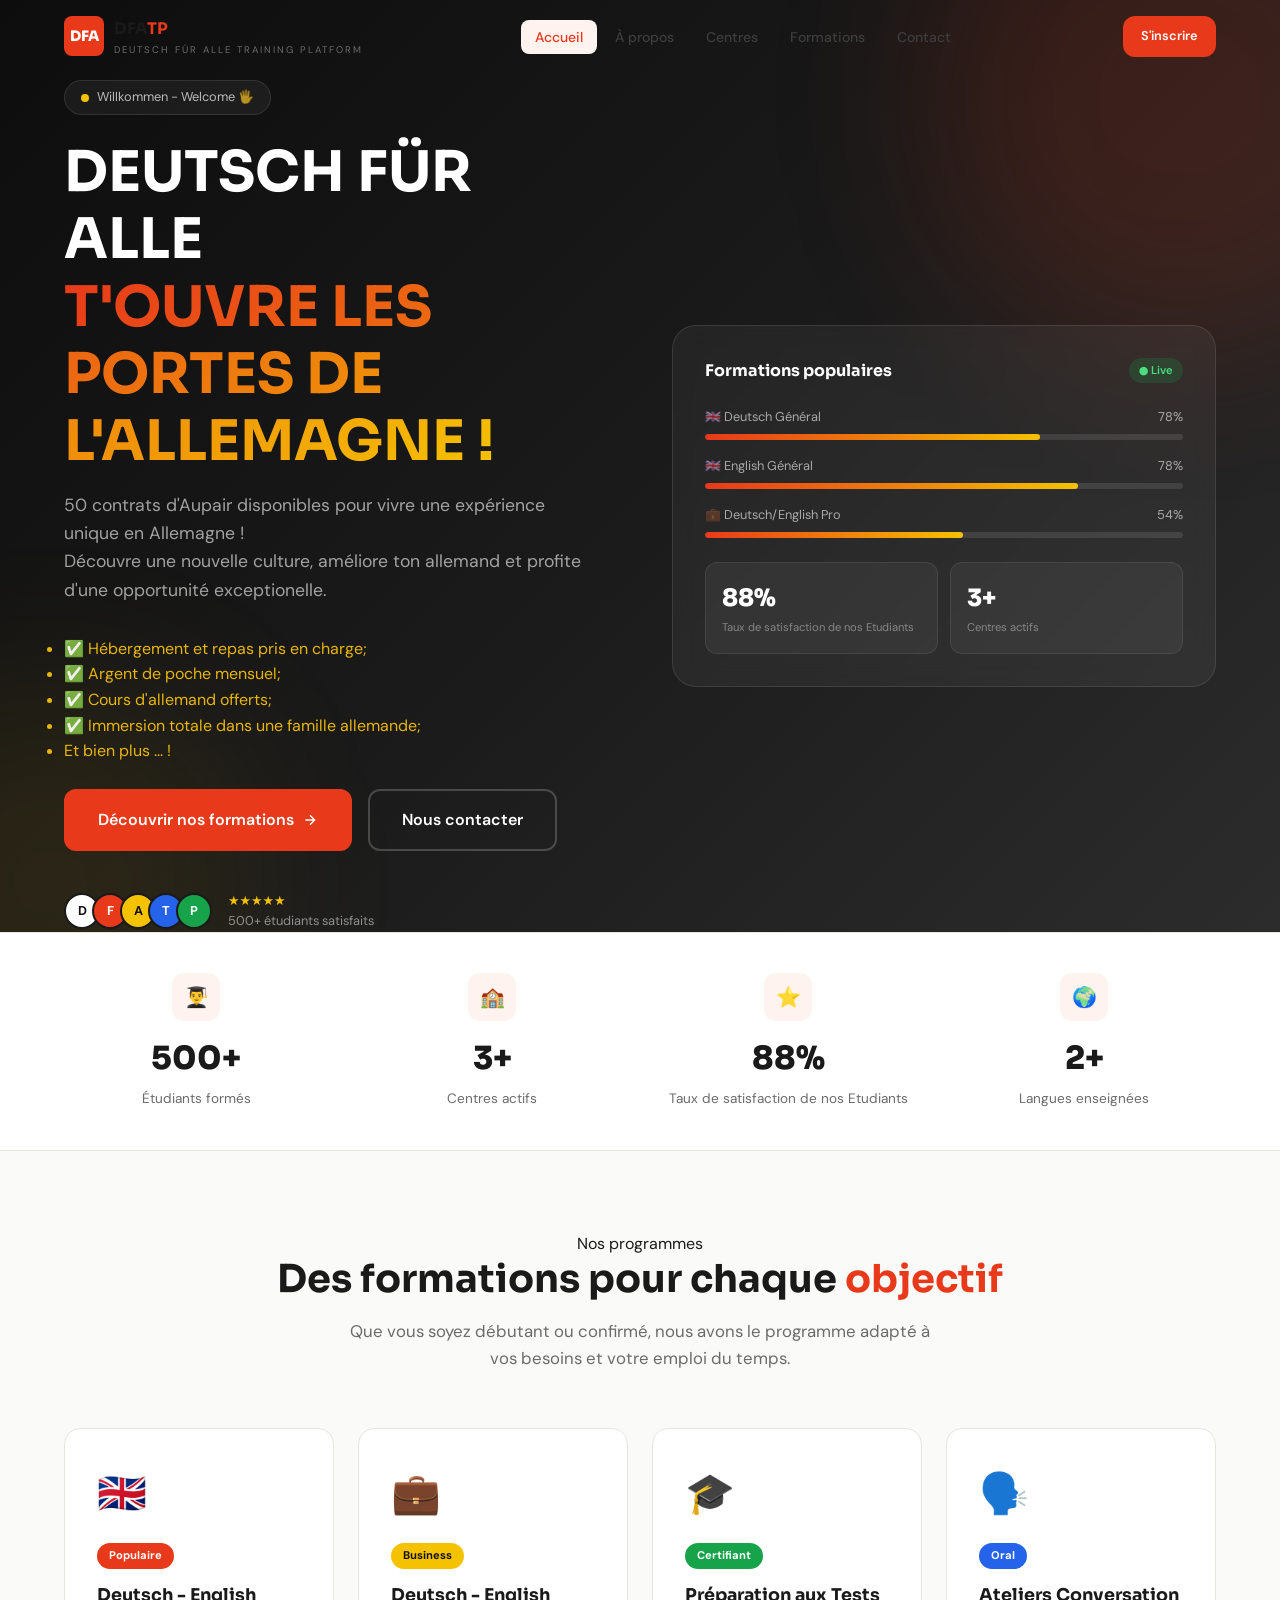
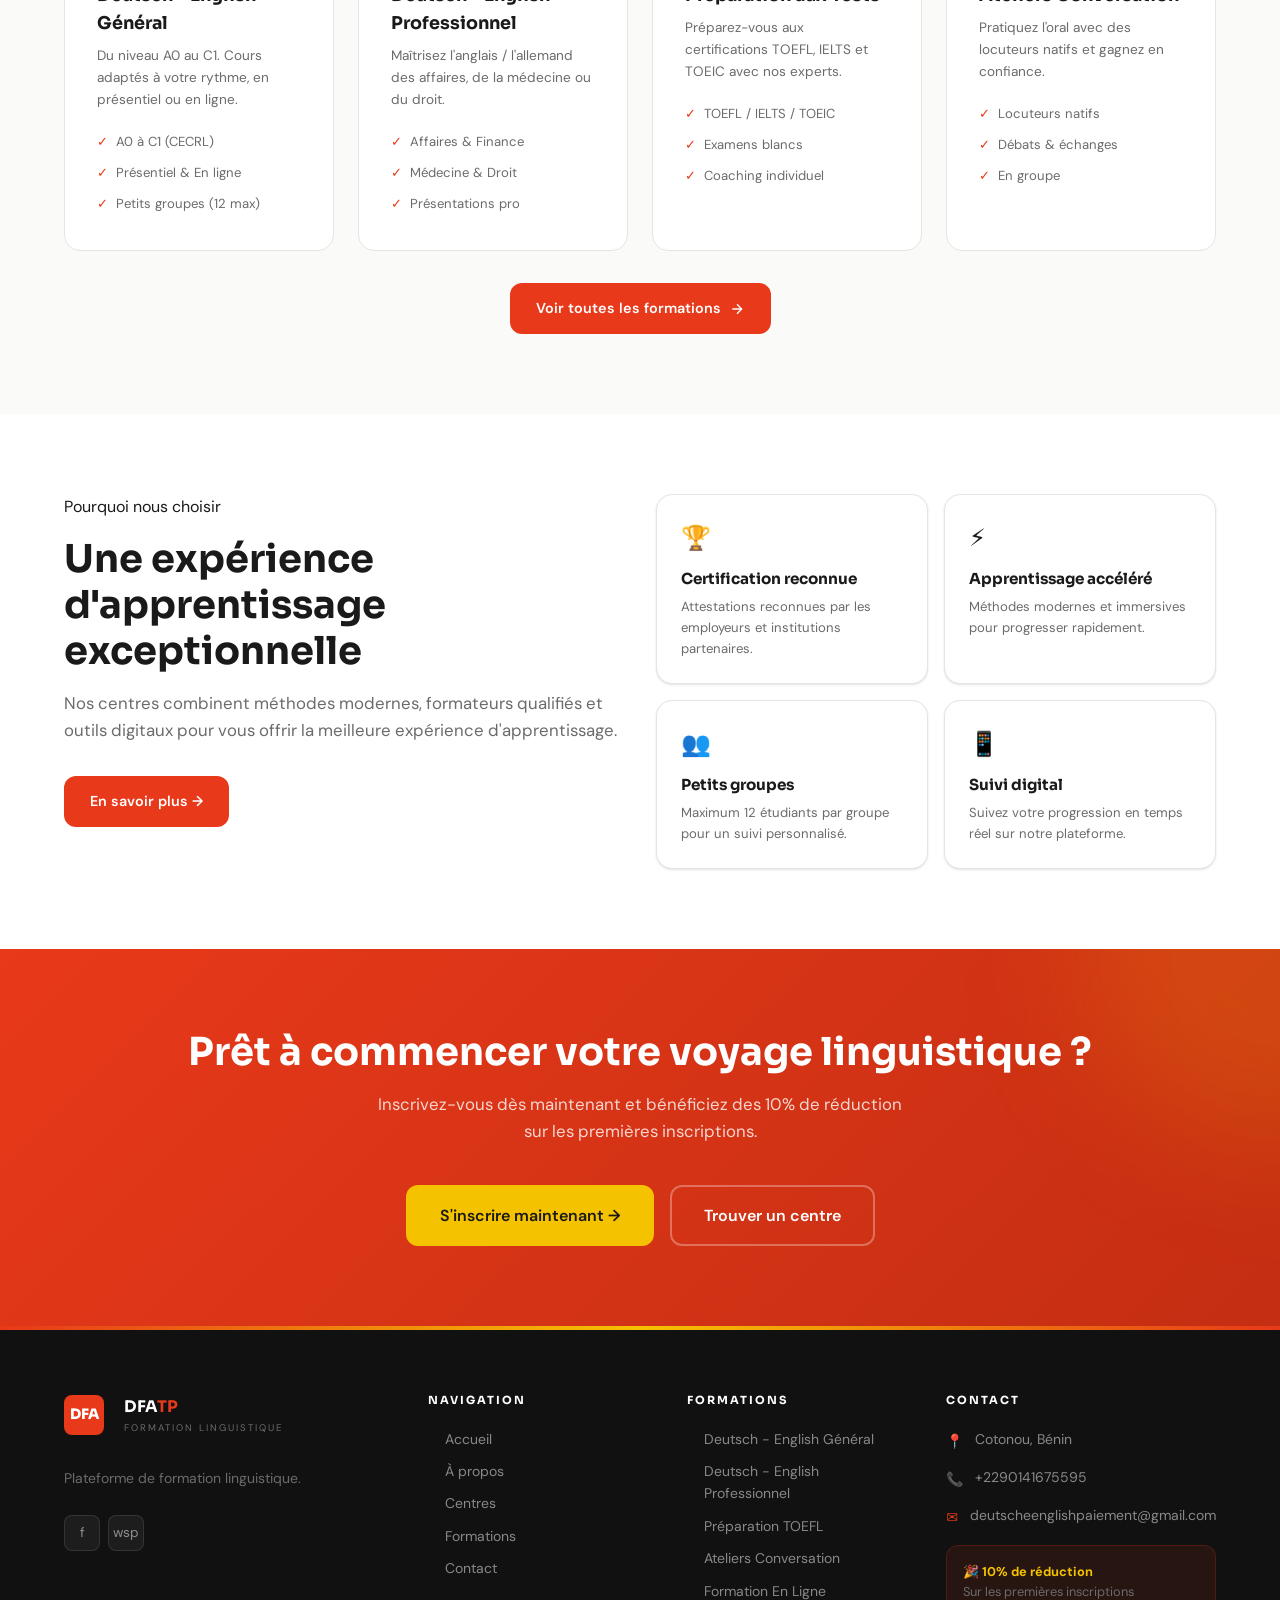
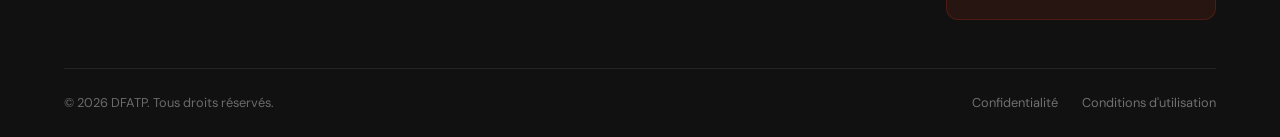
==== commit b4c8f6f2: "Update index.html" ====
--- a/index.html
+++ b/index.html
@@ -1,13 +1,81 @@
 <!DOCTYPE html>
 <html lang="fr">
+
 <head>
   <meta charset="UTF-8" />
+
+  <!-- Responsive -->
   <meta name="viewport" content="width=device-width, initial-scale=1.0" />
-  <title>DFATP — Plateforme Formation linguistique</title>
-  <meta name="description" content="Plateforme centralisée de gestion des centres de formation linguistique. Inscriptions, paiements, suivi académique." />
+
+  <!-- SEO Principal -->
+  <title>
+    DFATP — Plateforme de gestion des centres de formation linguistique
+  </title>
+
+  <meta
+    name="description"
+    content="DFATP est une plateforme moderne de formation linguistique : inscriptions et paiements."
+  />
+
+  <meta
+    name="keywords"
+    content="DFATP, formation linguistique, apprentissage langues, plateforme éducative"
+  />
+
+  <meta name="robots" content="index, follow" />
+
+  <meta name="author" content="DFATP" />
+
+  <!-- Open Graph / Facebook / WhatsApp -->
+  <meta
+    property="og:title"
+    content="DFATP — Plateforme de formation linguistique"
+  />
+
+  <meta
+    property="og:description"
+    content="Plateforme moderne de formation linguistique."
+  />
+
+  <meta property="og:type" content="website" />
+
+  <meta property="og:url" content="https://dfatp.netlify.app/" />
+
+  <meta property="og:image" content="https://dfatp.netlify.app/dfatp-preview.jpg" />
+<meta property="og:image:width" content="1200" />
+<meta property="og:image:height" content="630" />
+
+  <!-- Twitter -->
+  <meta name="twitter:card" content="summary_large_image" />
+
+  <meta
+    name="twitter:title"
+    content="DFATP — Plateforme de formation linguistique"
+  />
+
+  <meta
+    name="twitter:description"
+    content="Formation linguistique."
+  />
+
+  <!-- Favicon -->
+  <link rel="icon" type="image/png" href="favicon.png" />
+
+  <!-- Google Fonts -->
   <link rel="preconnect" href="https://fonts.googleapis.com" />
-  <link rel="preconnect" href="https://fonts.gstatic.com" crossorigin />
-  <link href="https://fonts.googleapis.com/css2?family=Sora:wght@300;400;500;600;700;800&family=DM+Sans:wght@300;400;500;600&display=swap" rel="stylesheet" />
+
+  <link
+    rel="preconnect"
+    href="https://fonts.gstatic.com"
+    crossorigin
+  />
+
+  <link
+    href="https://fonts.googleapis.com/css2?family=Sora:wght@300;400;500;600;700;800&family=DM+Sans:wght@300;400;500;600&display=swap"
+    rel="stylesheet"
+  />
+
+  <!-- CSS -->
   <link rel="stylesheet" href="style.css" />
 </head>
 <body>
@@ -95,11 +163,11 @@
         </div>
         <div class="hero-social-proof">
           <div class="hero-avatars">
-            <span style="background:white;color:#111">E</span>
+            <span style="background:white;color:#111">D</span>
             <span style="background:#E8391A">F</span>
             <span style="background:#F5C200;color:#111">A</span>
-            <span style="background:#2563EB">M</span>
-            <span style="background:#16A34A">S</span>
+            <span style="background:#2563EB">T</span>
+            <span style="background:#16A34A">P</span>
           </div>
           <div>
             <div style="color:#F5C200;font-size:0.8rem">★★★★★</div>
